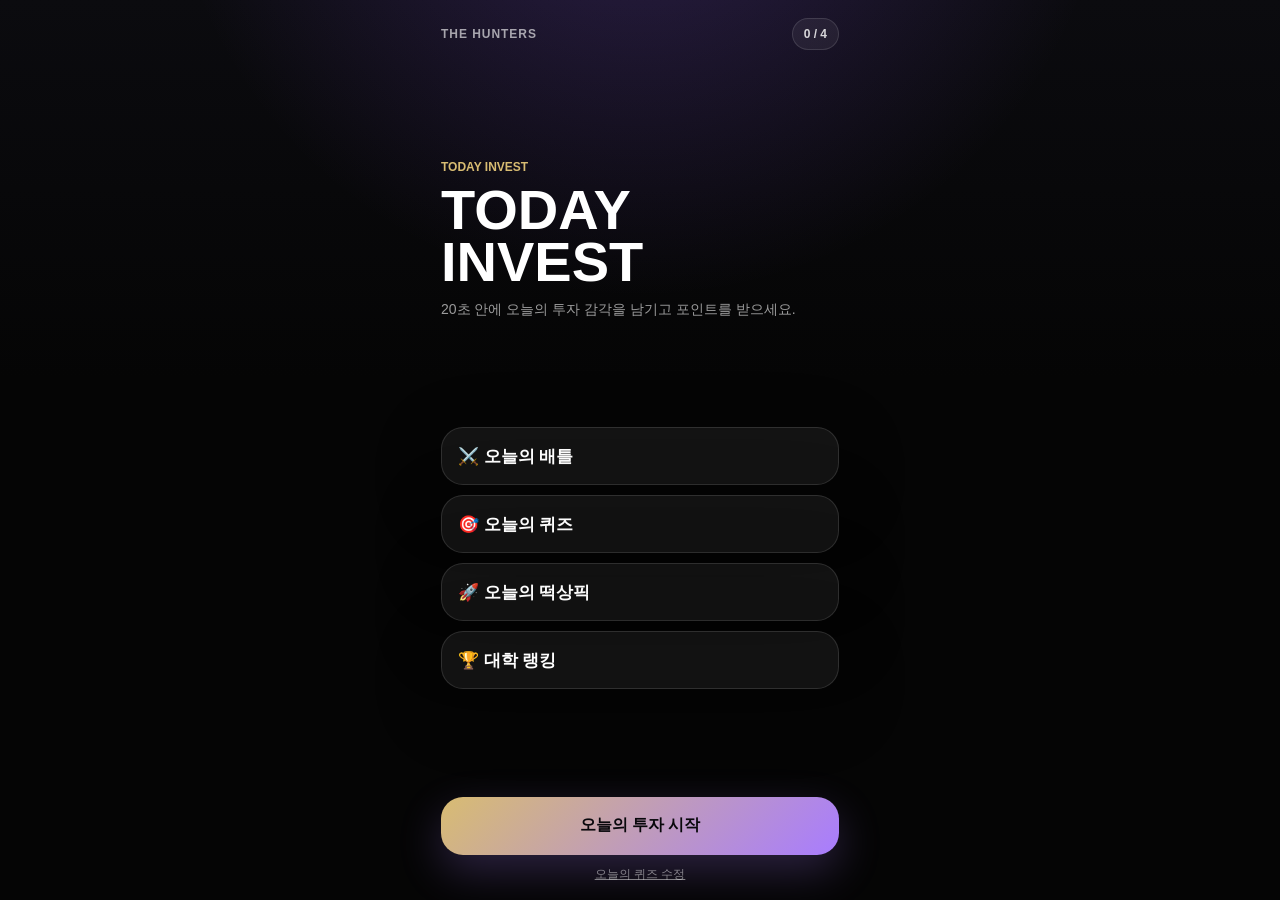
==== index.html @ 2a6b45a1 "Add Today Invest and Hunter Match" ====
<!doctype html>
<html lang="ko">
  <head>
    <meta charset="UTF-8" />
    <meta name="viewport" content="width=device-width, initial-scale=1.0" />
    <title>The Hunters | TODAY INVEST</title>
    <link rel="stylesheet" href="./today-invest.css" />
  </head>
  <body>
    <div id="app"></div>
    <script type="module" src="./today-invest.js"></script>
  </body>
</html>
---- today-invest.css ----
:root {
  color: #fff;
  background: #050505;
  font-family:
    Inter, Pretendard, -apple-system, BlinkMacSystemFont, "Segoe UI", sans-serif;
}

* {
  box-sizing: border-box;
}

body {
  min-height: 100vh;
  margin: 0;
  background:
    radial-gradient(circle at 50% -20%, rgba(148, 93, 255, 0.26), transparent 38%),
    linear-gradient(180deg, #0b0b0f 0%, #050505 42%, #050505 100%);
}

button,
input,
textarea {
  font: inherit;
}

button {
  cursor: pointer;
}

.app-shell {
  width: min(100%, 430px);
  min-height: 100svh;
  margin: 0 auto;
  padding: 16px;
  display: flex;
  align-items: stretch;
}

.screen {
  width: 100%;
  min-height: calc(100svh - 32px);
  display: flex;
  flex-direction: column;
  justify-content: space-between;
  gap: 16px;
}

.topbar {
  display: flex;
  align-items: center;
  justify-content: space-between;
  min-height: 36px;
}

.brand {
  color: rgba(255, 255, 255, 0.62);
  font-size: 12px;
  font-weight: 800;
  letter-spacing: 0.08em;
}

.progress-pill,
.mini-pill {
  border: 1px solid rgba(255, 255, 255, 0.12);
  border-radius: 999px;
  background: rgba(255, 255, 255, 0.06);
  color: rgba(255, 255, 255, 0.82);
  font-size: 12px;
  font-weight: 800;
  padding: 8px 11px;
}

.hero {
  display: grid;
  gap: 10px;
}

.eyebrow {
  color: #d8bc72;
  font-size: 12px;
  font-weight: 900;
}

h1,
h2 {
  margin: 0;
  letter-spacing: 0;
}

h1 {
  font-size: clamp(38px, 12vw, 56px);
  line-height: 0.94;
}

h2 {
  font-size: 27px;
  line-height: 1.14;
}

.subtitle,
.muted {
  color: rgba(255, 255, 255, 0.6);
}

.subtitle {
  margin: 0;
  font-size: 14px;
  line-height: 1.45;
}

.card-grid,
.option-list,
.ranking-list,
.result-grid {
  display: grid;
  gap: 10px;
}

.feature-card,
.option-button,
.ranking-card,
.stat-card,
.match-card,
.admin-panel,
.notice-card {
  border: 1px solid rgba(255, 255, 255, 0.12);
  border-radius: 22px;
  background: rgba(255, 255, 255, 0.06);
  box-shadow: 0 18px 70px rgba(0, 0, 0, 0.28);
}

.feature-card {
  min-height: 58px;
  padding: 16px;
  display: flex;
  align-items: center;
  justify-content: space-between;
  font-size: 17px;
  font-weight: 900;
}

.feature-card.done {
  border-color: rgba(216, 188, 114, 0.42);
  background: rgba(216, 188, 114, 0.1);
}

.option-button {
  width: 100%;
  min-height: 62px;
  padding: 16px 18px;
  color: #fff;
  text-align: left;
  font-size: 18px;
  font-weight: 900;
  transition:
    transform 160ms ease,
    border-color 160ms ease,
    background 160ms ease,
    box-shadow 160ms ease;
}

.option-button:active,
.primary-button:active,
.secondary-button:active,
.icon-button:active {
  transform: scale(0.97);
}

.option-button.selected {
  border-color: rgba(168, 124, 255, 0.9);
  background: rgba(168, 124, 255, 0.18);
  box-shadow: 0 0 28px rgba(168, 124, 255, 0.24);
}

.option-button.compact {
  min-height: 52px;
  font-size: 15px;
}

.button-row {
  display: grid;
  grid-template-columns: 1fr 1fr;
  gap: 10px;
}

.primary-button,
.secondary-button,
.icon-button {
  border: 0;
  border-radius: 22px;
  min-height: 58px;
  padding: 0 18px;
  font-weight: 950;
  transition:
    transform 160ms ease,
    opacity 160ms ease,
    box-shadow 160ms ease;
}

.primary-button {
  color: #09080c;
  background: linear-gradient(135deg, #d8bc72, #a87cff);
  box-shadow: 0 16px 44px rgba(168, 124, 255, 0.24);
}

.secondary-button {
  color: #fff;
  background: rgba(255, 255, 255, 0.09);
  border: 1px solid rgba(255, 255, 255, 0.12);
}

.icon-button {
  min-height: 40px;
  border-radius: 999px;
  color: #fff;
  background: rgba(255, 255, 255, 0.08);
}

.feedback {
  min-height: 28px;
  color: #d8bc72;
  font-weight: 950;
  text-align: center;
  opacity: 0;
  transform: translateY(4px);
  transition:
    opacity 160ms ease,
    transform 160ms ease;
}

.feedback.show {
  opacity: 1;
  transform: translateY(0);
}

.input-wrap {
  display: grid;
  gap: 10px;
}

.text-input,
.admin-input,
.admin-textarea {
  width: 100%;
  border: 1px solid rgba(255, 255, 255, 0.12);
  border-radius: 18px;
  background: rgba(255, 255, 255, 0.08);
  color: #fff;
  outline: 0;
}

.text-input {
  min-height: 58px;
  padding: 0 16px;
  font-weight: 850;
}

.ranking-card {
  min-height: 56px;
  padding: 13px 15px;
  display: flex;
  align-items: center;
  justify-content: space-between;
  gap: 10px;
}

.ranking-card.current {
  border-color: rgba(216, 188, 114, 0.72);
  background: rgba(216, 188, 114, 0.13);
}

.rank-title {
  font-size: 16px;
  font-weight: 950;
}

.rank-points {
  color: #d8bc72;
  font-size: 14px;
  font-weight: 950;
}

.notice-card {
  padding: 14px;
  color: rgba(255, 255, 255, 0.72);
  font-size: 14px;
  line-height: 1.4;
}

.result-grid {
  grid-template-columns: 1fr 1fr;
}

.stat-card {
  padding: 14px;
}

.stat-label {
  color: rgba(255, 255, 255, 0.56);
  font-size: 12px;
}

.stat-value {
  margin-top: 6px;
  color: #fff;
  font-size: 20px;
  font-weight: 950;
}

.match-card {
  padding: 20px;
  display: grid;
  gap: 13px;
}

.match-score {
  width: fit-content;
  border-radius: 999px;
  padding: 8px 11px;
  background: rgba(216, 188, 114, 0.16);
  color: #d8bc72;
  font-weight: 950;
}

.match-line {
  display: flex;
  justify-content: space-between;
  gap: 14px;
  color: rgba(255, 255, 255, 0.72);
  font-size: 14px;
}

.match-line strong {
  color: #fff;
}

.quiz-meta {
  display: flex;
  justify-content: space-between;
  gap: 10px;
  color: rgba(255, 255, 255, 0.5);
  font-size: 11px;
}

.stale {
  color: #d8bc72;
  font-weight: 900;
}

.admin-panel {
  padding: 14px;
  display: grid;
  gap: 9px;
}

.admin-panel h3 {
  margin: 0;
  font-size: 15px;
}

.admin-input,
.admin-textarea {
  padding: 11px 12px;
  font-size: 13px;
}

.admin-textarea {
  min-height: 70px;
  resize: vertical;
}

.footer-link {
  align-self: center;
  border: 0;
  background: transparent;
  color: rgba(255, 255, 255, 0.48);
  font-size: 12px;
  text-decoration: underline;
}

@media (max-height: 720px) {
  .app-shell {
    padding: 12px;
  }

  .screen {
    min-height: calc(100svh - 24px);
    gap: 10px;
  }

  h1 {
    font-size: 38px;
  }

  h2 {
    font-size: 23px;
  }

  .option-button {
    min-height: 54px;
    padding: 13px 15px;
    font-size: 16px;
  }

  .feature-card,
  .ranking-card {
    min-height: 50px;
    padding: 12px 14px;
  }
}
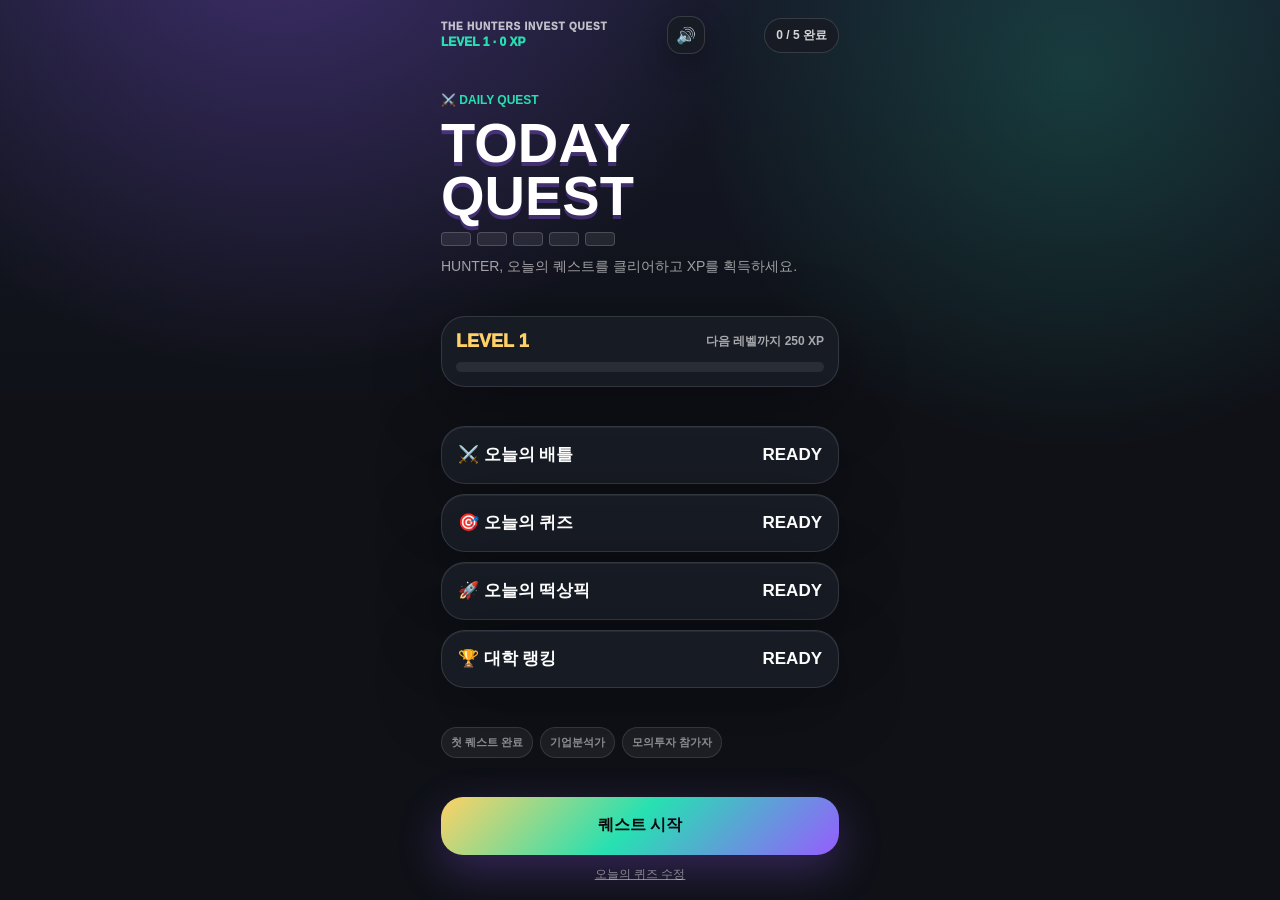
==== commit ec97217a: "Gamify quest experience" ====
--- a/index.html
+++ b/index.html
@@ -3,7 +3,7 @@
   <head>
     <meta charset="UTF-8" />
     <meta name="viewport" content="width=device-width, initial-scale=1.0" />
-    <title>The Hunters | TODAY INVEST</title>
+    <title>The Hunters | TODAY QUEST</title>
     <link rel="stylesheet" href="./today-invest.css" />
   </head>
   <body>
--- a/today-invest.css
+++ b/today-invest.css
@@ -1,6 +1,6 @@
 :root {
   color: #fff;
-  background: #050505;
+  background: #0f1117;
   font-family:
     Inter, Pretendard, -apple-system, BlinkMacSystemFont, "Segoe UI", sans-serif;
 }
@@ -13,8 +13,10 @@
   min-height: 100vh;
   margin: 0;
   background:
-    radial-gradient(circle at 50% -20%, rgba(148, 93, 255, 0.26), transparent 38%),
-    linear-gradient(180deg, #0b0b0f 0%, #050505 42%, #050505 100%);
+    radial-gradient(circle at 22% -12%, rgba(151, 92, 255, 0.32), transparent 34%),
+    radial-gradient(circle at 84% 8%, rgba(39, 224, 178, 0.18), transparent 28%),
+    linear-gradient(180deg, #151927 0%, #0f1117 46%, #0f1117 100%);
+  overflow-x: hidden;
 }
 
 button,
@@ -43,6 +45,7 @@
   flex-direction: column;
   justify-content: space-between;
   gap: 16px;
+  animation: screenIn 260ms ease both;
 }
 
 .topbar {
@@ -50,33 +53,51 @@
   align-items: center;
   justify-content: space-between;
   min-height: 36px;
+  gap: 8px;
 }
 
 .brand {
-  color: rgba(255, 255, 255, 0.62);
+  color: rgba(255, 255, 255, 0.72);
+  font-size: 10px;
+  font-weight: 950;
+  letter-spacing: 0.08em;
+}
+
+.hunter-level {
+  margin-top: 3px;
+  color: #27e0b2;
   font-size: 12px;
-  font-weight: 800;
-  letter-spacing: 0.08em;
+  font-weight: 950;
 }
 
 .progress-pill,
 .mini-pill {
-  border: 1px solid rgba(255, 255, 255, 0.12);
+  border: 1px solid rgba(255, 255, 255, 0.14);
   border-radius: 999px;
-  background: rgba(255, 255, 255, 0.06);
+  background: #171b24;
   color: rgba(255, 255, 255, 0.82);
   font-size: 12px;
   font-weight: 800;
   padding: 8px 11px;
 }
 
+.sound-toggle {
+  width: 38px;
+  height: 38px;
+  border: 1px solid rgba(255, 255, 255, 0.14);
+  border-radius: 14px;
+  background: #171b24;
+  color: #fff;
+  box-shadow: 0 10px 28px rgba(0, 0, 0, 0.28);
+}
+
 .hero {
   display: grid;
   gap: 10px;
 }
 
 .eyebrow {
-  color: #d8bc72;
+  color: #27e0b2;
   font-size: 12px;
   font-weight: 900;
 }
@@ -90,6 +111,7 @@
 h1 {
   font-size: clamp(38px, 12vw, 56px);
   line-height: 0.94;
+  text-shadow: 0 4px 0 rgba(151, 92, 255, 0.32);
 }
 
 h2 {
@@ -124,9 +146,10 @@
 .admin-panel,
 .notice-card {
   border: 1px solid rgba(255, 255, 255, 0.12);
-  border-radius: 22px;
-  background: rgba(255, 255, 255, 0.06);
-  box-shadow: 0 18px 70px rgba(0, 0, 0, 0.28);
+  border-radius: 24px;
+  background: #171b24;
+  box-shadow: 0 18px 70px rgba(0, 0, 0, 0.32), inset 0 1px 0 rgba(255, 255, 255, 0.06);
+  animation: cardIn 280ms ease both;
 }
 
 .feature-card {
@@ -137,11 +160,162 @@
   justify-content: space-between;
   font-size: 17px;
   font-weight: 900;
+  position: relative;
+  overflow: hidden;
 }
 
 .feature-card.done {
-  border-color: rgba(216, 188, 114, 0.42);
-  background: rgba(216, 188, 114, 0.1);
+  border-color: rgba(255, 209, 102, 0.5);
+  background: linear-gradient(135deg, rgba(255, 209, 102, 0.16), rgba(151, 92, 255, 0.12));
+}
+
+.quest-blocks {
+  display: flex;
+  gap: 6px;
+}
+
+.quest-blocks span {
+  width: 30px;
+  height: 14px;
+  border: 1px solid rgba(255, 255, 255, 0.18);
+  border-radius: 4px;
+  background: rgba(255, 255, 255, 0.08);
+}
+
+.quest-blocks span.filled {
+  background: linear-gradient(135deg, #ffd166, #27e0b2);
+  box-shadow: 0 0 18px rgba(39, 224, 178, 0.24);
+}
+
+.level-card {
+  border: 1px solid rgba(255, 255, 255, 0.12);
+  border-radius: 24px;
+  background: #171b24;
+  padding: 14px;
+  display: grid;
+  gap: 10px;
+  box-shadow: 0 18px 70px rgba(0, 0, 0, 0.32);
+}
+
+.level-card div:first-child {
+  display: flex;
+  align-items: center;
+  justify-content: space-between;
+  gap: 12px;
+}
+
+.level-card strong {
+  color: #ffd166;
+  font-size: 18px;
+  font-weight: 950;
+}
+
+.level-card span {
+  color: rgba(255, 255, 255, 0.62);
+  font-size: 12px;
+  font-weight: 800;
+}
+
+.xp-bar {
+  height: 10px;
+  border-radius: 999px;
+  background: rgba(255, 255, 255, 0.08);
+  overflow: hidden;
+}
+
+.xp-bar span {
+  display: block;
+  height: 100%;
+  border-radius: inherit;
+  background: linear-gradient(90deg, #975cff, #27e0b2, #ffd166);
+}
+
+.badge-rack {
+  display: flex;
+  gap: 7px;
+  overflow: hidden;
+}
+
+.badge-rack.expanded {
+  flex-wrap: wrap;
+}
+
+.badge-rack span {
+  flex: 0 0 auto;
+  border: 1px solid rgba(255, 255, 255, 0.12);
+  border-radius: 999px;
+  background: rgba(255, 255, 255, 0.06);
+  color: rgba(255, 255, 255, 0.52);
+  padding: 7px 9px;
+  font-size: 11px;
+  font-weight: 900;
+}
+
+.badge-rack span.earned {
+  border-color: rgba(255, 209, 102, 0.46);
+  background: rgba(255, 209, 102, 0.14);
+  color: #ffd166;
+}
+
+.battle-arena {
+  display: grid;
+  grid-template-columns: 1fr auto 1fr;
+  align-items: center;
+  gap: 10px;
+}
+
+.battle-card {
+  min-height: 190px;
+  border: 1px solid rgba(255, 255, 255, 0.14);
+  border-radius: 28px;
+  background:
+    linear-gradient(160deg, rgba(151, 92, 255, 0.28), rgba(23, 27, 36, 0.94) 48%),
+    #171b24;
+  color: #fff;
+  display: grid;
+  align-content: center;
+  justify-items: center;
+  gap: 10px;
+  box-shadow: 0 22px 70px rgba(0, 0, 0, 0.36);
+  transition:
+    transform 160ms ease,
+    box-shadow 160ms ease,
+    border-color 160ms ease;
+}
+
+.battle-card:nth-child(3) {
+  background:
+    linear-gradient(160deg, rgba(39, 224, 178, 0.24), rgba(23, 27, 36, 0.94) 48%),
+    #171b24;
+}
+
+.battle-card span {
+  font-size: 21px;
+  font-weight: 950;
+}
+
+.battle-card small {
+  color: rgba(255, 255, 255, 0.56);
+  font-size: 10px;
+  font-weight: 950;
+}
+
+.battle-card.selected {
+  transform: translateY(-10px) scale(1.04);
+  border-color: rgba(255, 209, 102, 0.66);
+  box-shadow: 0 0 34px rgba(255, 209, 102, 0.2), 0 26px 80px rgba(0, 0, 0, 0.42);
+}
+
+.vs-badge {
+  width: 44px;
+  height: 44px;
+  border-radius: 50%;
+  display: grid;
+  place-items: center;
+  background: linear-gradient(135deg, #ffd166, #975cff);
+  color: #0f1117;
+  font-weight: 950;
+  box-shadow: 0 12px 28px rgba(151, 92, 255, 0.28);
 }
 
 .option-button {
@@ -153,7 +327,7 @@
   font-size: 18px;
   font-weight: 900;
   transition:
-    transform 160ms ease,
+    transform 140ms ease,
     border-color 160ms ease,
     background 160ms ease,
     box-shadow 160ms ease;
@@ -163,13 +337,17 @@
 .primary-button:active,
 .secondary-button:active,
 .icon-button:active {
-  transform: scale(0.97);
+  transform: scale(1.05);
 }
 
 .option-button.selected {
-  border-color: rgba(168, 124, 255, 0.9);
-  background: rgba(168, 124, 255, 0.18);
-  box-shadow: 0 0 28px rgba(168, 124, 255, 0.24);
+  border-color: rgba(151, 92, 255, 0.95);
+  background: linear-gradient(135deg, rgba(151, 92, 255, 0.28), rgba(39, 224, 178, 0.13));
+  box-shadow: 0 0 28px rgba(151, 92, 255, 0.26), inset 0 0 24px rgba(255, 255, 255, 0.04);
+}
+
+.pop-selected {
+  animation: popCard 300ms cubic-bezier(0.2, 1.4, 0.35, 1) both;
 }
 
 .option-button.compact {
@@ -199,8 +377,8 @@
 
 .primary-button {
   color: #09080c;
-  background: linear-gradient(135deg, #d8bc72, #a87cff);
-  box-shadow: 0 16px 44px rgba(168, 124, 255, 0.24);
+  background: linear-gradient(135deg, #ffd166, #27e0b2 48%, #975cff);
+  box-shadow: 0 16px 44px rgba(151, 92, 255, 0.28);
 }
 
 .secondary-button {
@@ -218,7 +396,7 @@
 
 .feedback {
   min-height: 28px;
-  color: #d8bc72;
+  color: #ffd166;
   font-weight: 950;
   text-align: center;
   opacity: 0;
@@ -264,19 +442,99 @@
   gap: 10px;
 }
 
+.ranking-screen {
+  gap: 10px;
+}
+
+.school-form {
+  display: grid;
+  grid-template-columns: 1fr 84px;
+  gap: 8px;
+}
+
+.school-input {
+  min-height: 48px;
+}
+
+.school-save {
+  min-height: 48px;
+  border-radius: 18px;
+}
+
+.compact-rankings {
+  gap: 7px;
+}
+
+.compact-rankings .ranking-card {
+  min-height: 48px;
+  padding: 10px 12px;
+}
+
+.ranking-card.podium {
+  border-color: rgba(255, 209, 102, 0.5);
+  background: linear-gradient(135deg, rgba(151, 92, 255, 0.22), rgba(255, 209, 102, 0.12));
+}
+
+.ranking-card.rank-1 {
+  box-shadow: 0 0 28px rgba(255, 209, 102, 0.18), 0 18px 70px rgba(0, 0, 0, 0.32);
+}
+
+.ranking-card.rank-2 {
+  border-color: rgba(220, 230, 255, 0.38);
+}
+
+.ranking-card.rank-3 {
+  border-color: rgba(211, 148, 86, 0.44);
+}
+
 .ranking-card.current {
   border-color: rgba(216, 188, 114, 0.72);
   background: rgba(216, 188, 114, 0.13);
 }
 
+.pinned-school {
+  box-shadow: 0 0 0 3px rgba(216, 188, 114, 0.12), 0 18px 70px rgba(0, 0, 0, 0.28);
+}
+
 .rank-title {
   font-size: 16px;
   font-weight: 950;
 }
 
 .rank-points {
-  color: #d8bc72;
+  color: #ffd166;
   font-size: 14px;
+  font-weight: 950;
+}
+
+.rising-section {
+  border: 1px solid rgba(255, 255, 255, 0.12);
+  border-radius: 22px;
+  background: rgba(255, 255, 255, 0.06);
+  padding: 12px;
+  display: grid;
+  gap: 8px;
+}
+
+.section-title {
+  color: #27e0b2;
+  font-size: 14px;
+  font-weight: 950;
+}
+
+.rising-row {
+  display: grid;
+  grid-template-columns: 44px 1fr auto;
+  gap: 8px;
+  align-items: center;
+  color: rgba(255, 255, 255, 0.78);
+  font-size: 13px;
+}
+
+.rising-row strong,
+.rising-row em {
+  color: #fff;
+  font-style: normal;
   font-weight: 950;
 }
 
@@ -313,12 +571,82 @@
   gap: 13px;
 }
 
+.swipe-card {
+  min-height: 330px;
+  align-content: center;
+  position: relative;
+  overflow: hidden;
+  border-radius: 30px;
+  background:
+    linear-gradient(180deg, rgba(151, 92, 255, 0.22), transparent 42%),
+    #171b24;
+}
+
+.swipe-card::before,
+.swipe-card::after {
+  content: "";
+  position: absolute;
+  left: 18px;
+  right: 18px;
+  height: 2px;
+  background: linear-gradient(90deg, transparent, rgba(255, 209, 102, 0.8), transparent);
+}
+
+.swipe-card::before {
+  top: 18px;
+}
+
+.swipe-card::after {
+  bottom: 18px;
+}
+
+.swipe-card h3 {
+  margin: 0;
+  font-size: 26px;
+  line-height: 1.1;
+}
+
+.type-chip {
+  width: fit-content;
+  border-radius: 999px;
+  padding: 8px 11px;
+  background: rgba(39, 224, 178, 0.12);
+  color: #27e0b2;
+  font-weight: 950;
+}
+
+.stock-stack {
+  display: grid;
+  gap: 7px;
+}
+
+.stock-stack span {
+  color: rgba(255, 255, 255, 0.54);
+  font-size: 12px;
+  font-weight: 900;
+}
+
+.stock-stack strong {
+  width: fit-content;
+  border-radius: 12px;
+  padding: 7px 10px;
+  background: rgba(255, 255, 255, 0.08);
+}
+
+.pass-button {
+  color: rgba(255, 255, 255, 0.76);
+}
+
+.match-button {
+  color: #0f1117;
+}
+
 .match-score {
   width: fit-content;
   border-radius: 999px;
   padding: 8px 11px;
-  background: rgba(216, 188, 114, 0.16);
-  color: #d8bc72;
+  background: rgba(151, 92, 255, 0.18);
+  color: #ffd166;
   font-weight: 950;
 }
 
@@ -343,7 +671,7 @@
 }
 
 .stale {
-  color: #d8bc72;
+  color: #ffd166;
   font-weight: 900;
 }
 
@@ -356,6 +684,61 @@
 .admin-panel h3 {
   margin: 0;
   font-size: 15px;
+}
+
+.admin-ranking {
+  max-height: 42svh;
+  overflow: auto;
+}
+
+.admin-school-row {
+  border-top: 1px solid rgba(255, 255, 255, 0.1);
+  padding: 11px 0;
+  display: grid;
+  gap: 8px;
+}
+
+.admin-school-row:first-of-type {
+  border-top: 0;
+}
+
+.admin-school-row strong {
+  display: block;
+  font-size: 14px;
+}
+
+.admin-school-row span {
+  color: rgba(255, 255, 255, 0.52);
+  font-size: 11px;
+}
+
+.admin-school-row dl {
+  margin: 0;
+  display: grid;
+  grid-template-columns: repeat(4, 1fr);
+  gap: 6px;
+}
+
+.admin-school-row dt {
+  color: rgba(255, 255, 255, 0.5);
+  font-size: 10px;
+}
+
+.admin-school-row dd {
+  margin: 2px 0 0;
+  font-size: 12px;
+  font-weight: 900;
+}
+
+.custom-badge {
+  display: inline-block;
+  width: fit-content;
+  margin-top: 4px;
+  border-radius: 999px;
+  padding: 3px 7px;
+  background: rgba(151, 92, 255, 0.18);
+  color: #ffd166 !important;
+  font-weight: 900;
 }
 
 .admin-input,
@@ -378,6 +761,74 @@
   text-decoration: underline;
 }
 
+.confetti-burst {
+  pointer-events: none;
+  position: fixed;
+  inset: 0;
+  z-index: 20;
+}
+
+.confetti-burst i {
+  position: absolute;
+  left: 50%;
+  top: 42%;
+  width: 8px;
+  height: 14px;
+  border-radius: 2px;
+  background: hsl(calc(var(--i) * 31), 90%, 62%);
+  transform: rotate(calc(var(--i) * 26deg));
+  animation: confetti 680ms ease-out forwards;
+}
+
+@keyframes screenIn {
+  from {
+    opacity: 0;
+    transform: translateY(10px);
+  }
+
+  to {
+    opacity: 1;
+    transform: translateY(0);
+  }
+}
+
+@keyframes cardIn {
+  from {
+    opacity: 0;
+    transform: translateY(14px);
+  }
+
+  to {
+    opacity: 1;
+    transform: translateY(0);
+  }
+}
+
+@keyframes popCard {
+  0% {
+    transform: scale(1);
+  }
+
+  55% {
+    transform: translateY(-8px) scale(1.06);
+  }
+
+  100% {
+    transform: translateY(-4px) scale(1.02);
+  }
+}
+
+@keyframes confetti {
+  to {
+    opacity: 0;
+    transform: translate(
+        calc((var(--i) - 7) * 18px),
+        calc(-80px + (var(--i) % 4) * 38px)
+      )
+      rotate(calc(var(--i) * 55deg));
+  }
+}
+
 @media (max-height: 720px) {
   .app-shell {
     padding: 12px;
